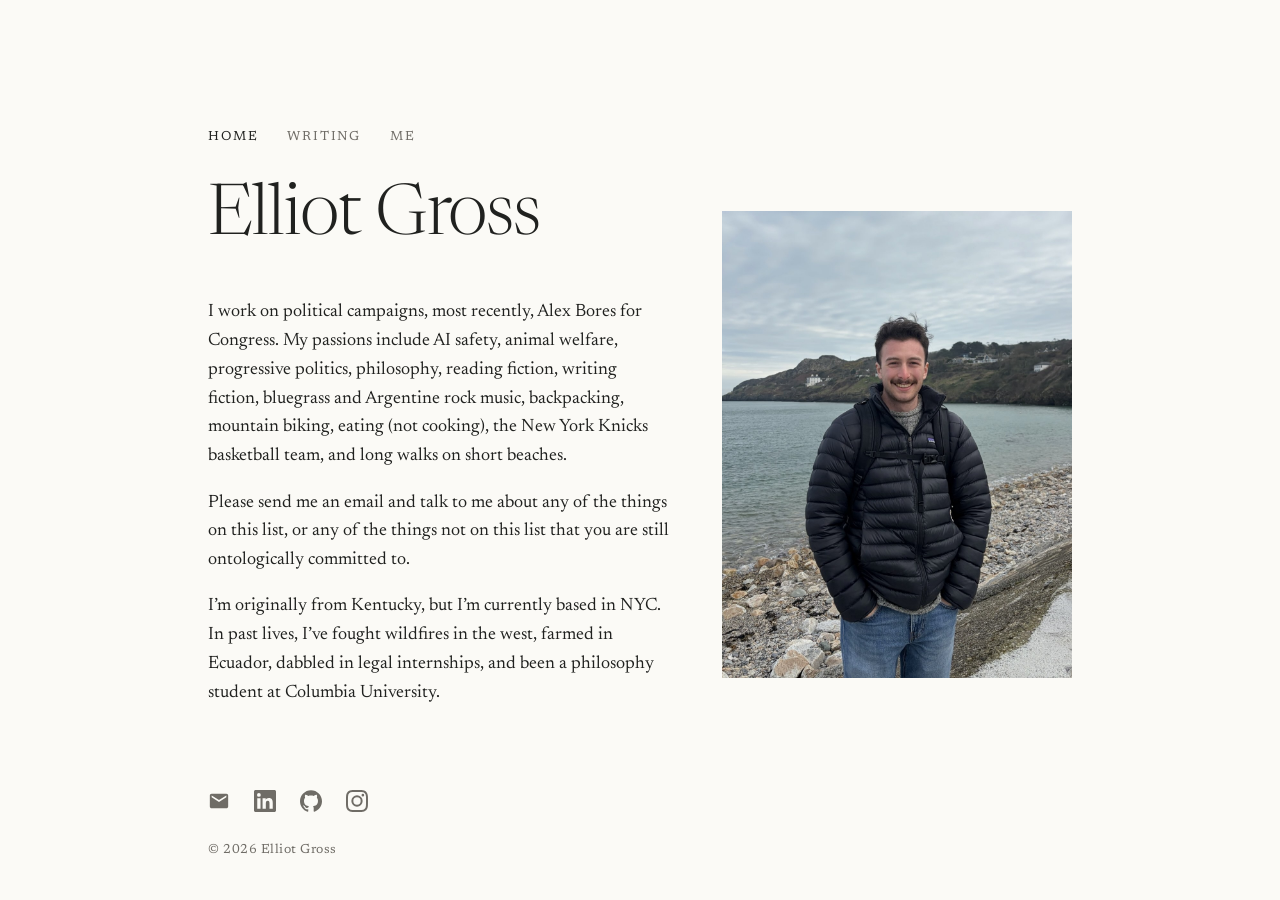
==== index.html @ 89c2a8aa "Add top nav (Home/Writing/Me) and social icons - New top nav across home, writing, and a new placeho" ====
<!DOCTYPE html>
<html lang="en">
<head>
  <meta charset="utf-8">
  <meta name="viewport" content="width=device-width, initial-scale=1">

  <!-- EDIT: page title shows in the browser tab and search results -->
  <title>Elliot Gross</title>

  <!-- EDIT: one-sentence description for search engines / link previews -->
  <meta name="description" content="Elliot Gross — campaigns, writing, AI safety, and philosophy in NYC.">

  <link rel="preconnect" href="https://fonts.googleapis.com">
  <link rel="preconnect" href="https://fonts.gstatic.com" crossorigin>
  <link href="https://fonts.googleapis.com/css2?family=Newsreader:ital,opsz,wght@0,6..72,200..500;1,6..72,200..500&display=swap" rel="stylesheet">

  <style>
    :root {
      --paper:  #FBFAF6;
      --ink:    #20211F;
      --muted:  #6F6C66;
      --rule:   #E5E1D8;
      --accent: #3E5A6E;

      --measure: 34rem;
      --pad: clamp(1.5rem, 5vw, 3rem);
    }

    * { box-sizing: border-box; }

    html { -webkit-text-size-adjust: 100%; }

    body {
      margin: 0;
      background: var(--paper);
      color: var(--ink);
      font-family: "Newsreader", Georgia, "Times New Roman", serif;
      font-optical-sizing: auto;
      font-weight: 400;
      line-height: 1.6;
      font-size: 1.125rem;
      -webkit-font-smoothing: antialiased;
      text-rendering: optimizeLegibility;
    }

    .page {
      min-height: 100vh;
      min-height: 100svh;
      display: flex;
      flex-direction: column;
      max-width: calc(54rem + var(--pad) * 2);
      margin: 0 auto;
      padding: clamp(4rem, 14vh, 9rem) var(--pad) 2.5rem;
    }

    /* photo beside text on wider screens, stacked on phones */
    .content {
      display: flex;
      align-items: center;
      gap: clamp(1.8rem, 4vw, 3.2rem);
      margin-top: auto;
    }

    .portrait-col { flex: 0 0 auto; }

    .portrait {
      display: block;
      width: clamp(230px, 32vw, 350px);
      height: auto;
    }

    .text-col {
      flex: 1 1 0;
      min-width: 0;
      max-width: var(--measure);
    }

    /* quiet eyebrow above the name */
    .eyebrow {
      font-size: 0.82rem;
      font-weight: 400;
      letter-spacing: 0.18em;
      text-transform: uppercase;
      color: var(--muted);
      margin: 0 0 1.6rem;
    }

    .name {
      font-size: clamp(2.7rem, 8vw, 4.4rem);
      font-weight: 300;
      line-height: 1.02;
      letter-spacing: -0.015em;
      margin: 0;
    }
    /* the one italic word is the page's signature note */
    .name em {
      font-style: italic;
      font-weight: 300;
    }

    .tagline {
      font-size: clamp(1.2rem, 3.5vw, 1.5rem);
      font-weight: 300;
      color: var(--muted);
      line-height: 1.35;
      margin: 1.4rem 0 0;
      max-width: 28rem;
    }

    .bio {
      margin: 2.8rem 0 0;
    }
    .bio p { margin: 0 0 1.1rem; }
    .bio p:last-child { margin-bottom: 0; }

    /* top nav */
    .nav {
      display: flex;
      gap: 1.8rem;
      font-size: 0.82rem;
      letter-spacing: 0.14em;
      text-transform: uppercase;
    }
    .nav a { color: var(--muted); text-decoration: none; }
    .nav a:hover { color: var(--accent); }
    .nav a[aria-current="page"] { color: var(--ink); }
    .nav a:focus-visible {
      outline: 2px solid var(--accent);
      outline-offset: 3px;
      border-radius: 1px;
    }

    /* social icons */
    .social {
      display: flex;
      gap: 1.5rem;
      margin: 0 0 1rem;
      padding: 0;
      list-style: none;
    }
    .social a {
      color: var(--muted);
      display: inline-flex;
      transition: color 0.2s ease;
    }
    .social a:hover { color: var(--accent); }
    .social a:focus-visible {
      outline: 2px solid var(--accent);
      outline-offset: 4px;
      border-radius: 3px;
    }
    .social svg { width: 22px; height: 22px; display: block; fill: currentColor; }

    footer {
      margin-top: auto;
      padding-top: 3rem;
    }
    .copyright {
      margin: 0;
      font-size: 0.82rem;
      letter-spacing: 0.04em;
      color: var(--muted);
    }

    /* stack on narrow screens */
    @media (max-width: 620px) {
      .content { flex-direction: column; align-items: stretch; margin-top: 0; }
      .portrait { width: clamp(200px, 60vw, 280px); margin-bottom: 0.6rem; }
    }

    /* gentle entrance */
    .reveal {
      opacity: 0;
      transform: translateY(0.6rem);
      animation: rise 0.7s cubic-bezier(0.2, 0.65, 0.3, 1) forwards;
    }
    .portrait.reveal { animation-delay: 0.05s; }
    .text-col .reveal:nth-child(1) { animation-delay: 0.14s; }
    .text-col .reveal:nth-child(2) { animation-delay: 0.23s; }
    .text-col .reveal:nth-child(3) { animation-delay: 0.32s; }
    .text-col .reveal:nth-child(4) { animation-delay: 0.41s; }
    .text-col .reveal:nth-child(5) { animation-delay: 0.50s; }

    @keyframes rise {
      to { opacity: 1; transform: none; }
    }

    @media (prefers-reduced-motion: reduce) {
      .reveal { animation: none; opacity: 1; transform: none; }
      .links a::after { transition: none; }
    }
  </style>
</head>
<body>
  <main class="page">

    <nav class="nav reveal">
      <a href="index.html" aria-current="page">Home</a>
      <a href="writing.html">Writing</a>
      <a href="me.html">Me</a>
    </nav>

    <div class="content">

      <div class="text-col">
        <!-- EDIT: your name -->
        <h1 class="name reveal">Elliot Gross</h1>

        <!-- EDIT: your bio -->
        <div class="bio reveal">
          <p>I work on political campaigns, most recently, Alex Bores for Congress. My passions include AI safety, animal welfare, progressive politics, philosophy, reading fiction, writing fiction, bluegrass and Argentine rock music, backpacking, mountain biking, eating (not cooking), the New York Knicks basketball team, and long walks on short beaches.</p>
          <p>Please send me an email and talk to me about any of the things on this list, or any of the things not on this list that you are still ontologically committed to.</p>
          <p>I&rsquo;m originally from Kentucky, but I&rsquo;m currently based in NYC. In past lives, I&rsquo;ve fought wildfires in the west, farmed in Ecuador, dabbled in legal internships, and been a philosophy student at Columbia University.</p>
        </div>

      </div>

      <div class="portrait-col">
        <!-- EDIT: swap portrait.jpg for any other image; update the alt text to describe it -->
        <img class="portrait reveal" src="portrait.jpg" alt="Elliot Gross standing on a rocky coastline" width="768" height="1024">
      </div>

    </div>

    <footer class="reveal">
      <ul class="social">
        <li><a href="mailto:eng2123@columbia.edu" aria-label="Email">
          <svg viewBox="0 0 24 24" aria-hidden="true"><path d="M20 4H4c-1.1 0-1.99.9-1.99 2L2 18c0 1.1.9 2 2 2h16c1.1 0 2-.9 2-2V6c0-1.1-.9-2-2-2zm0 4l-8 5-8-5V6l8 5 8-5v2z"/></svg>
        </a></li>
        <li><a href="https://www.linkedin.com/in/elliot-gross/" target="_blank" rel="noopener" aria-label="LinkedIn">
          <svg viewBox="0 0 24 24" aria-hidden="true"><path d="M20.447 20.452h-3.554v-5.569c0-1.328-.027-3.037-1.852-3.037-1.853 0-2.136 1.445-2.136 2.939v5.667H9.351V9h3.414v1.561h.046c.477-.9 1.637-1.85 3.37-1.85 3.601 0 4.267 2.37 4.267 5.455v6.286zM5.337 7.433a2.062 2.062 0 01-2.063-2.065 2.064 2.064 0 112.063 2.065zm1.782 13.019H3.555V9h3.564v11.452zM22.225 0H1.771C.792 0 0 .774 0 1.729v20.542C0 23.227.792 24 1.771 24h20.451C23.2 24 24 23.227 24 22.271V1.729C24 .774 23.2 0 22.225 0z"/></svg>
        </a></li>
        <li><a href="https://github.com/ewot325" target="_blank" rel="noopener" aria-label="GitHub">
          <svg viewBox="0 0 24 24" aria-hidden="true"><path d="M12 .297c-6.63 0-12 5.373-12 12 0 5.303 3.438 9.8 8.205 11.385.6.113.82-.258.82-.577 0-.285-.01-1.04-.015-2.04-3.338.724-4.042-1.61-4.042-1.61C4.422 18.07 3.633 17.7 3.633 17.7c-1.087-.744.084-.729.084-.729 1.205.084 1.838 1.236 1.838 1.236 1.07 1.835 2.809 1.305 3.495.998.108-.776.417-1.305.76-1.605-2.665-.3-5.466-1.332-5.466-5.93 0-1.31.465-2.38 1.235-3.22-.135-.303-.54-1.523.105-3.176 0 0 1.005-.322 3.3 1.23.96-.267 1.98-.399 3-.405 1.02.006 2.04.138 3 .405 2.28-1.552 3.285-1.23 3.285-1.23.645 1.653.24 2.873.12 3.176.765.84 1.23 1.91 1.23 3.22 0 4.61-2.805 5.625-5.475 5.92.42.36.81 1.096.81 2.22 0 1.606-.015 2.896-.015 3.286 0 .315.21.69.825.57C20.565 22.092 24 17.592 24 12.297c0-6.627-5.373-12-12-12"/></svg>
        </a></li>
        <li><a href="https://www.instagram.com/elliot.gross/" target="_blank" rel="noopener" aria-label="Instagram">
          <svg viewBox="0 0 24 24" aria-hidden="true"><path d="M12 2.163c3.204 0 3.584.012 4.85.07 3.252.148 4.771 1.691 4.919 4.919.058 1.265.069 1.645.069 4.849 0 3.205-.012 3.584-.069 4.849-.149 3.225-1.664 4.771-4.919 4.919-1.266.058-1.644.07-4.85.07-3.204 0-3.584-.012-4.849-.07-3.26-.149-4.771-1.699-4.919-4.92-.058-1.265-.07-1.644-.07-4.849 0-3.204.013-3.583.07-4.849.149-3.227 1.664-4.771 4.919-4.919 1.266-.057 1.645-.069 4.849-.069zm0-2.163C8.741 0 8.333.014 7.053.072 2.695.272.273 2.69.073 7.052.014 8.333 0 8.741 0 12c0 3.259.014 3.668.072 4.948.2 4.358 2.618 6.78 6.98 6.98C8.333 23.986 8.741 24 12 24c3.259 0 3.668-.014 4.948-.072 4.354-.2 6.782-2.618 6.979-6.98.059-1.28.073-1.689.073-4.948 0-3.259-.014-3.667-.072-4.947-.196-4.354-2.617-6.78-6.979-6.98C15.668.014 15.259 0 12 0zm0 5.838a6.162 6.162 0 100 12.324 6.162 6.162 0 000-12.324zM12 16a4 4 0 110-8 4 4 0 010 8zm6.406-11.845a1.44 1.44 0 100 2.881 1.44 1.44 0 000-2.881z"/></svg>
        </a></li>
      </ul>
      <p class="copyright">&copy; <span id="year"></span> Elliot Gross</p>
    </footer>

  </main>

  <script>
    // auto-updates the footer year so you never have to touch it
    document.getElementById("year").textContent = new Date().getFullYear();
  </script>
</body>
</html>
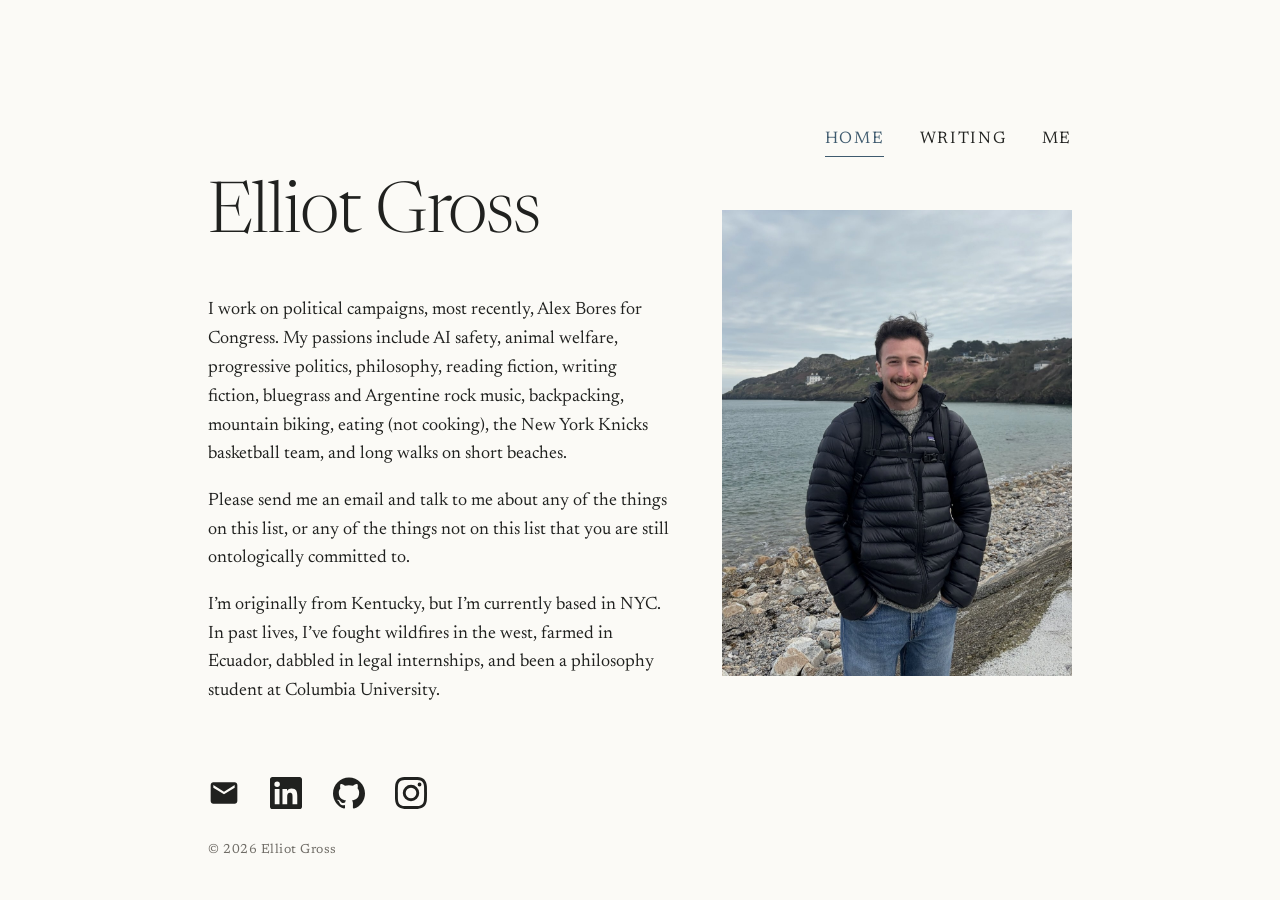
==== commit 75fe110e: "Make nav top-right and larger; enlarge social icons Co-Authored-By: Claude Opus 4.8 <noreply@anthrop" ====
--- a/index.html
+++ b/index.html
@@ -113,17 +113,27 @@
     .bio p { margin: 0 0 1.1rem; }
     .bio p:last-child { margin-bottom: 0; }
 
-    /* top nav */
+    /* top nav — top right */
     .nav {
       display: flex;
-      gap: 1.8rem;
-      font-size: 0.82rem;
-      letter-spacing: 0.14em;
+      justify-content: flex-end;
+      gap: 2.2rem;
+      font-size: 1.05rem;
+      letter-spacing: 0.1em;
       text-transform: uppercase;
     }
-    .nav a { color: var(--muted); text-decoration: none; }
+    .nav a {
+      color: var(--ink);
+      text-decoration: none;
+      padding-bottom: 3px;
+      border-bottom: 1px solid transparent;
+      transition: color 0.2s ease, border-color 0.2s ease;
+    }
     .nav a:hover { color: var(--accent); }
-    .nav a[aria-current="page"] { color: var(--ink); }
+    .nav a[aria-current="page"] {
+      color: var(--accent);
+      border-bottom-color: var(--accent);
+    }
     .nav a:focus-visible {
       outline: 2px solid var(--accent);
       outline-offset: 3px;
@@ -133,23 +143,23 @@
     /* social icons */
     .social {
       display: flex;
-      gap: 1.5rem;
-      margin: 0 0 1rem;
+      gap: 1.9rem;
+      margin: 0 0 1.2rem;
       padding: 0;
       list-style: none;
     }
     .social a {
-      color: var(--muted);
+      color: var(--ink);
       display: inline-flex;
-      transition: color 0.2s ease;
-    }
-    .social a:hover { color: var(--accent); }
+      transition: color 0.2s ease, transform 0.2s ease;
+    }
+    .social a:hover { color: var(--accent); transform: translateY(-2px); }
     .social a:focus-visible {
       outline: 2px solid var(--accent);
       outline-offset: 4px;
       border-radius: 3px;
     }
-    .social svg { width: 22px; height: 22px; display: block; fill: currentColor; }
+    .social svg { width: 32px; height: 32px; display: block; fill: currentColor; }
 
     footer {
       margin-top: auto;
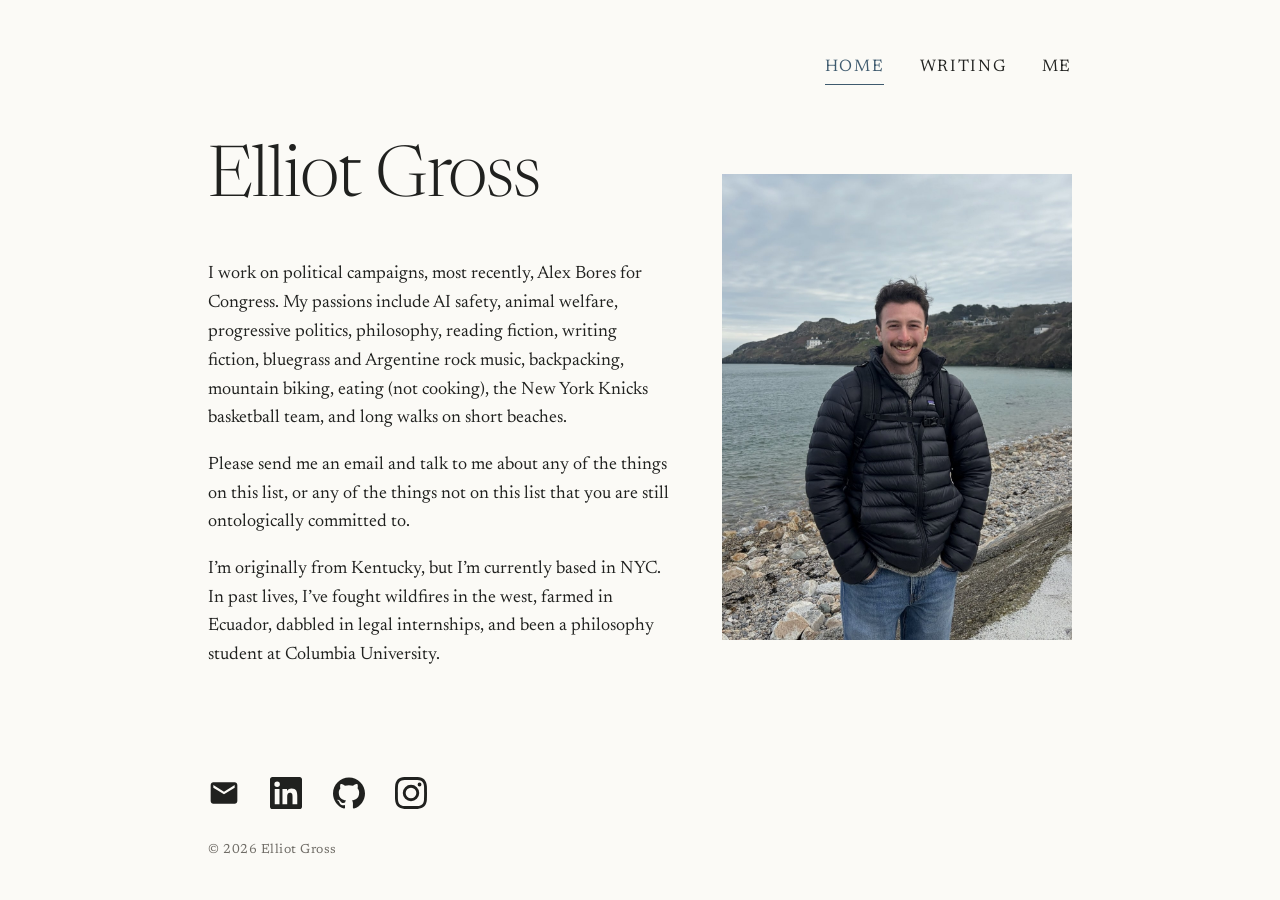
==== commit 07c835e3: "Reduce top padding so content sits higher Co-Authored-By: Claude Opus 4.8 <noreply@anthropic.com>" ====
--- a/index.html
+++ b/index.html
@@ -50,7 +50,7 @@
       flex-direction: column;
       max-width: calc(54rem + var(--pad) * 2);
       margin: 0 auto;
-      padding: clamp(4rem, 14vh, 9rem) var(--pad) 2.5rem;
+      padding: clamp(2rem, 6vh, 4rem) var(--pad) 2.5rem;
     }
 
     /* photo beside text on wider screens, stacked on phones */
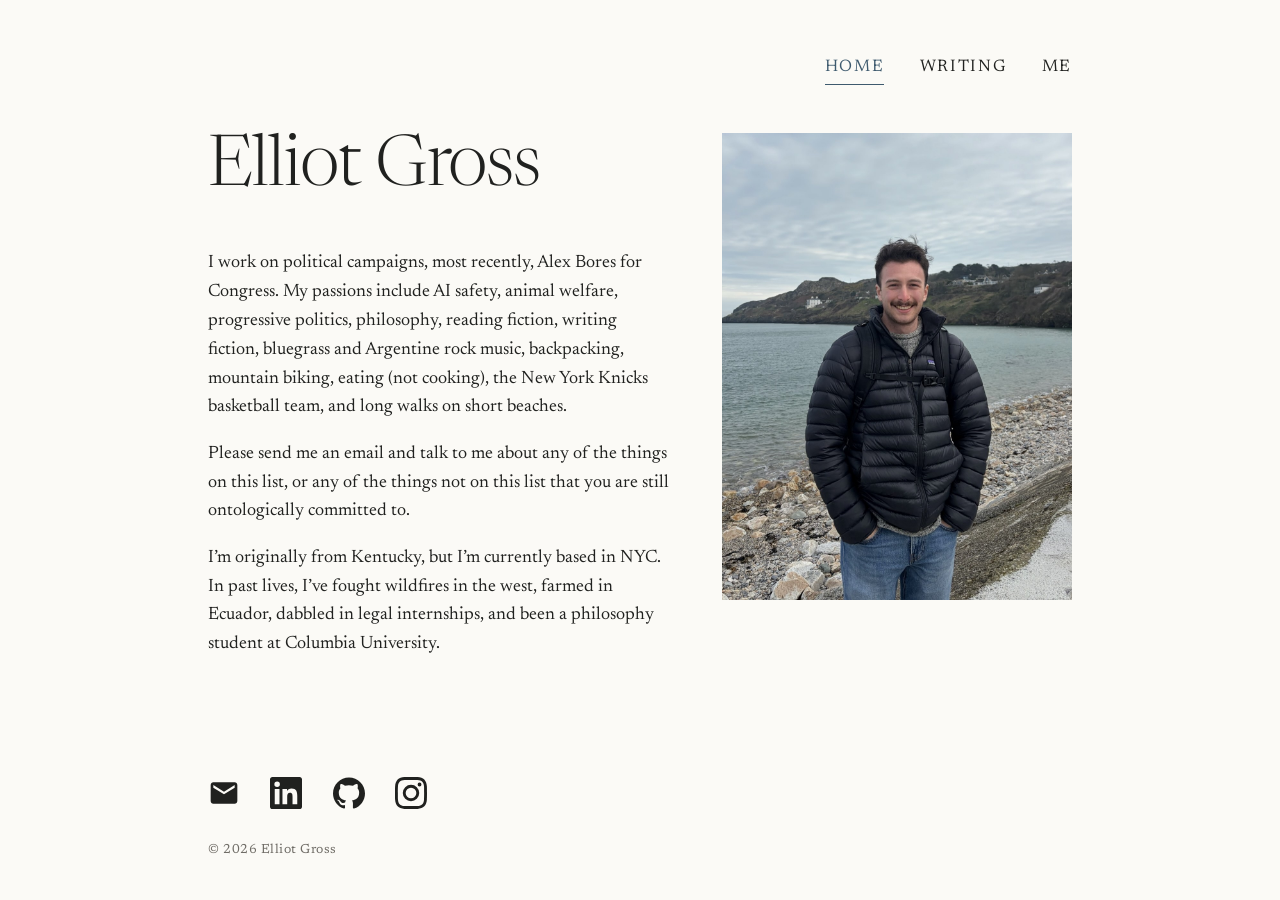
==== commit c1e41f15: "Align home page and unify nav placement across pages - Top-align the home text/portrait columns; sto" ====
--- a/index.html
+++ b/index.html
@@ -56,9 +56,8 @@
     /* photo beside text on wider screens, stacked on phones */
     .content {
       display: flex;
-      align-items: center;
+      align-items: flex-start;
       gap: clamp(1.8rem, 4vw, 3.2rem);
-      margin-top: auto;
     }
 
     .portrait-col { flex: 0 0 auto; }
@@ -118,6 +117,7 @@
       display: flex;
       justify-content: flex-end;
       gap: 2.2rem;
+      margin: 0 0 3rem;
       font-size: 1.05rem;
       letter-spacing: 0.1em;
       text-transform: uppercase;
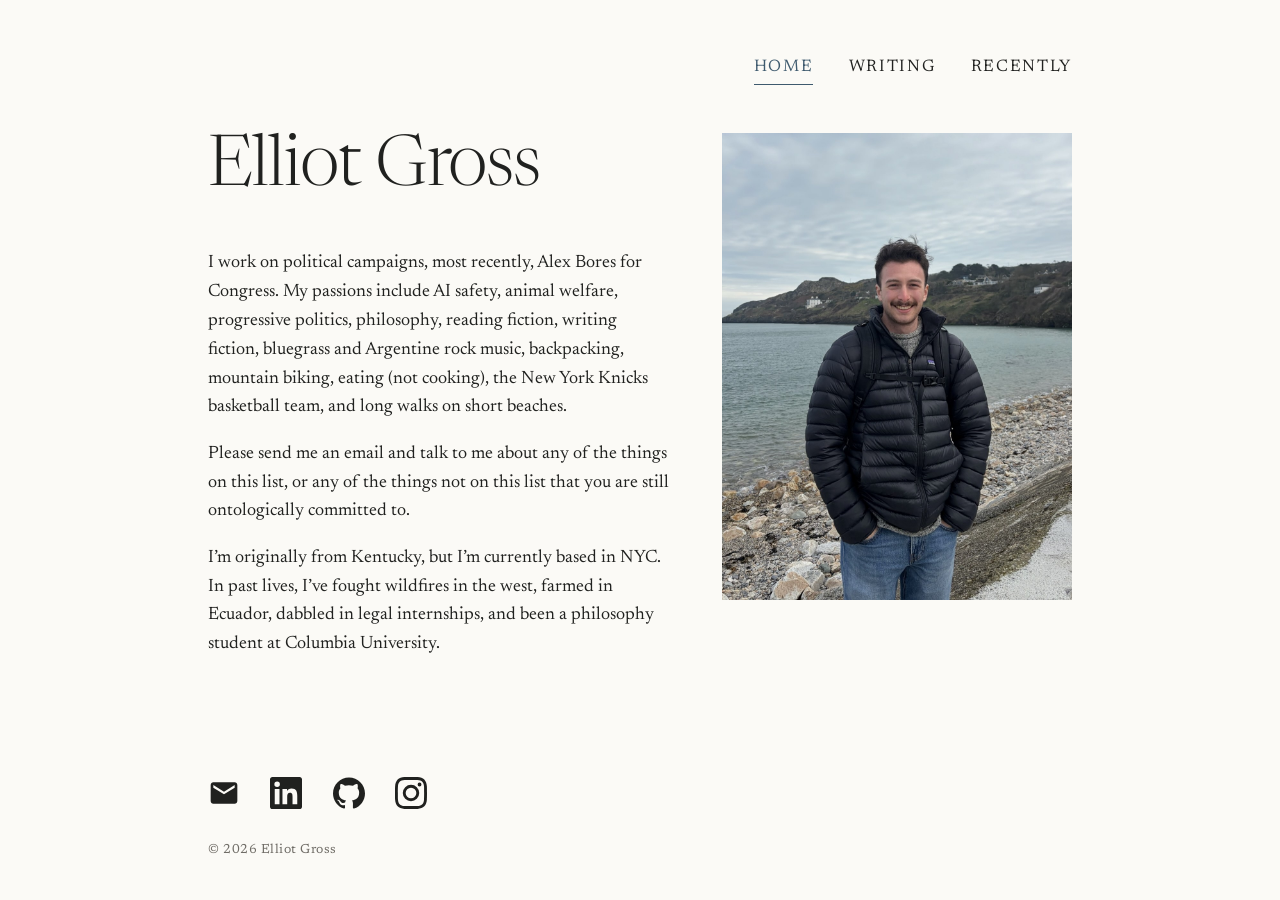
==== commit 6db12ad0: "Rename Me tab/page to Recently (me.html -> recently.html) Co-Authored-By: Claude Opus 4.8 <noreply@a" ====
--- a/index.html
+++ b/index.html
@@ -207,7 +207,7 @@
     <nav class="nav reveal">
       <a href="index.html" aria-current="page">Home</a>
       <a href="writing.html">Writing</a>
-      <a href="me.html">Me</a>
+      <a href="recently.html">Recently</a>
     </nav>
 
     <div class="content">
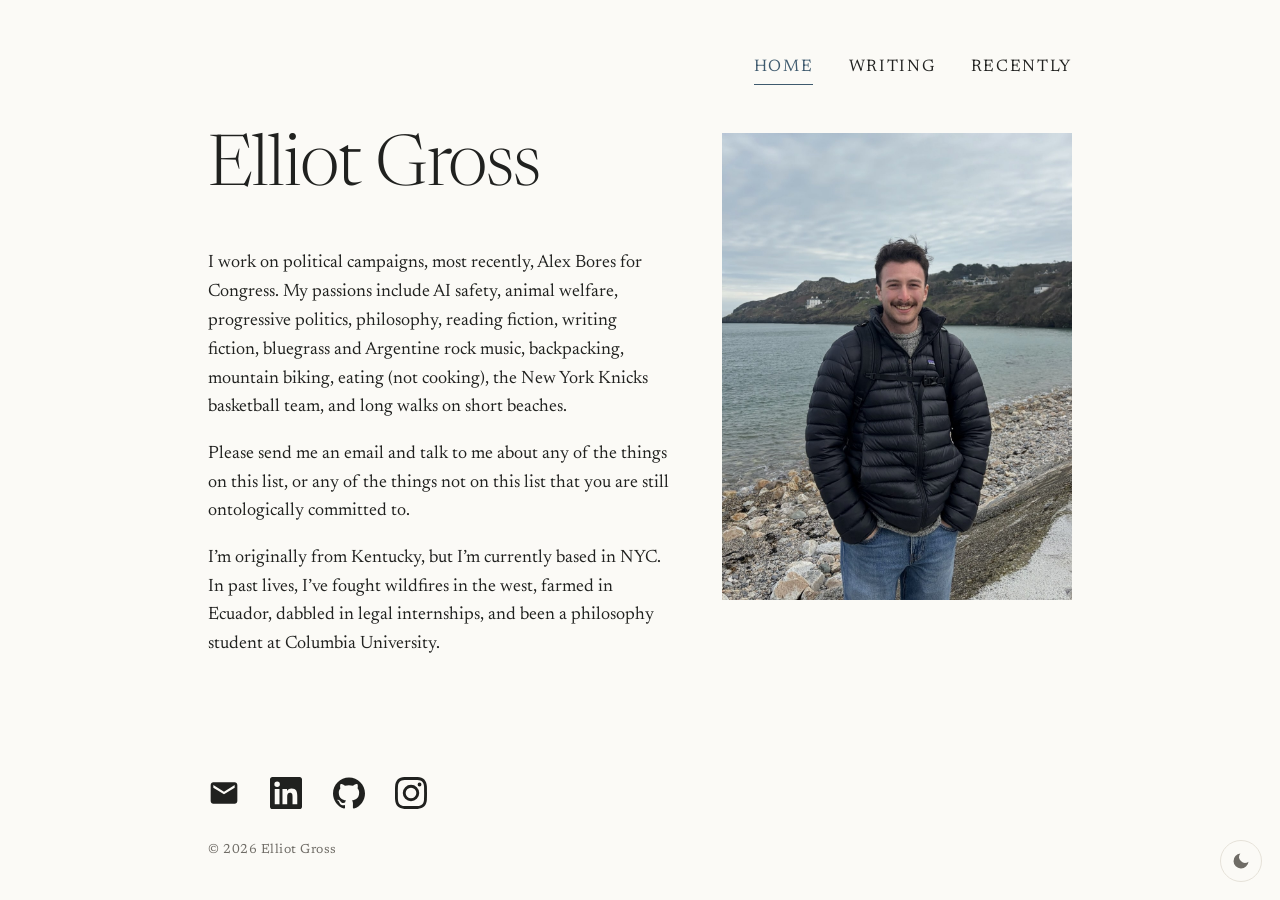
==== commit 25d68bc9: "Add hover footnotes, dark mode toggle, and scroll origami - Hover footnotes on the Yiddish paper (ci" ====
--- a/index.html
+++ b/index.html
@@ -200,6 +200,8 @@
       .links a::after { transition: none; }
     }
   </style>
+  <link rel="stylesheet" href="theme.css">
+  <script src="theme.js"></script>
 </head>
 <body>
   <main class="page">
--- a/theme.css
+++ b/theme.css
@@ -0,0 +1,35 @@
+/* Dark theme — warm variant of the paper palette. Applied when <html data-theme="dark">. */
+html[data-theme="dark"] {
+  --paper:  #1A1916;
+  --ink:    #E9E6DD;
+  --muted:  #9C978B;
+  --rule:   #34322C;
+  --accent: #8FB2CA;
+}
+
+/* gentle cross-fade when toggling (added by theme.js after first paint) */
+html.theme-ready body,
+html.theme-ready .theme-toggle { transition: background-color 0.3s ease, color 0.3s ease, border-color 0.3s ease; }
+
+/* floating light/dark toggle, injected on every page by theme.js */
+.theme-toggle {
+  position: fixed;
+  bottom: 1.1rem;
+  right: 1.1rem;
+  z-index: 80;
+  width: 42px;
+  height: 42px;
+  display: inline-flex;
+  align-items: center;
+  justify-content: center;
+  border: 1px solid var(--rule);
+  border-radius: 50%;
+  background: var(--paper);
+  color: var(--muted);
+  cursor: pointer;
+  -webkit-appearance: none;
+  appearance: none;
+}
+.theme-toggle:hover { color: var(--accent); border-color: var(--accent); }
+.theme-toggle:focus-visible { outline: 2px solid var(--accent); outline-offset: 3px; }
+.theme-toggle svg { width: 20px; height: 20px; display: block; fill: currentColor; }
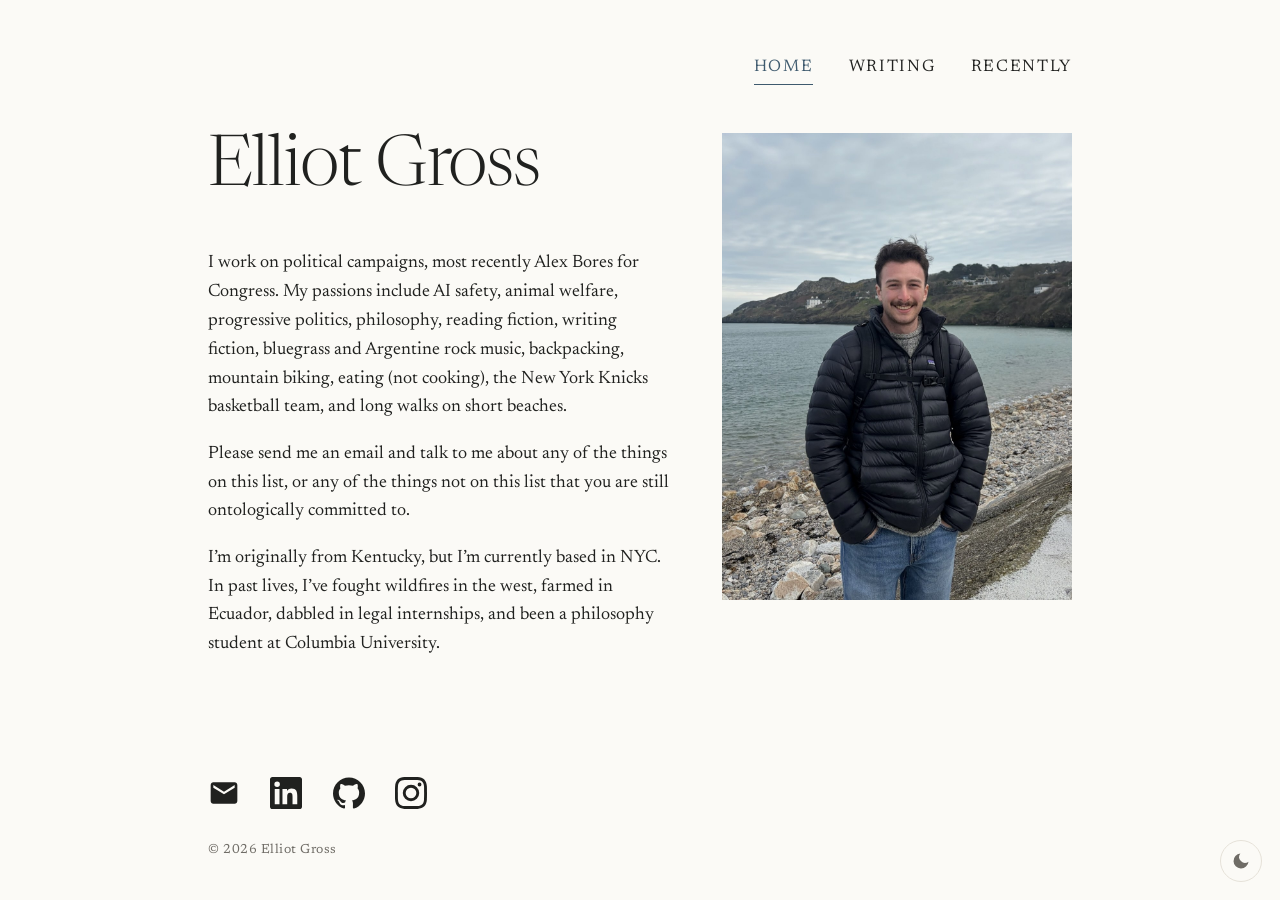
==== commit a54a0b69: "Fix typo in home bio (stray comma) Co-Authored-By: Claude Opus 4.8 <noreply@anthropic.com>" ====
--- a/index.html
+++ b/index.html
@@ -220,7 +220,7 @@
 
         <!-- EDIT: your bio -->
         <div class="bio reveal">
-          <p>I work on political campaigns, most recently, Alex Bores for Congress. My passions include AI safety, animal welfare, progressive politics, philosophy, reading fiction, writing fiction, bluegrass and Argentine rock music, backpacking, mountain biking, eating (not cooking), the New York Knicks basketball team, and long walks on short beaches.</p>
+          <p>I work on political campaigns, most recently Alex Bores for Congress. My passions include AI safety, animal welfare, progressive politics, philosophy, reading fiction, writing fiction, bluegrass and Argentine rock music, backpacking, mountain biking, eating (not cooking), the New York Knicks basketball team, and long walks on short beaches.</p>
           <p>Please send me an email and talk to me about any of the things on this list, or any of the things not on this list that you are still ontologically committed to.</p>
           <p>I&rsquo;m originally from Kentucky, but I&rsquo;m currently based in NYC. In past lives, I&rsquo;ve fought wildfires in the west, farmed in Ecuador, dabbled in legal internships, and been a philosophy student at Columbia University.</p>
         </div>
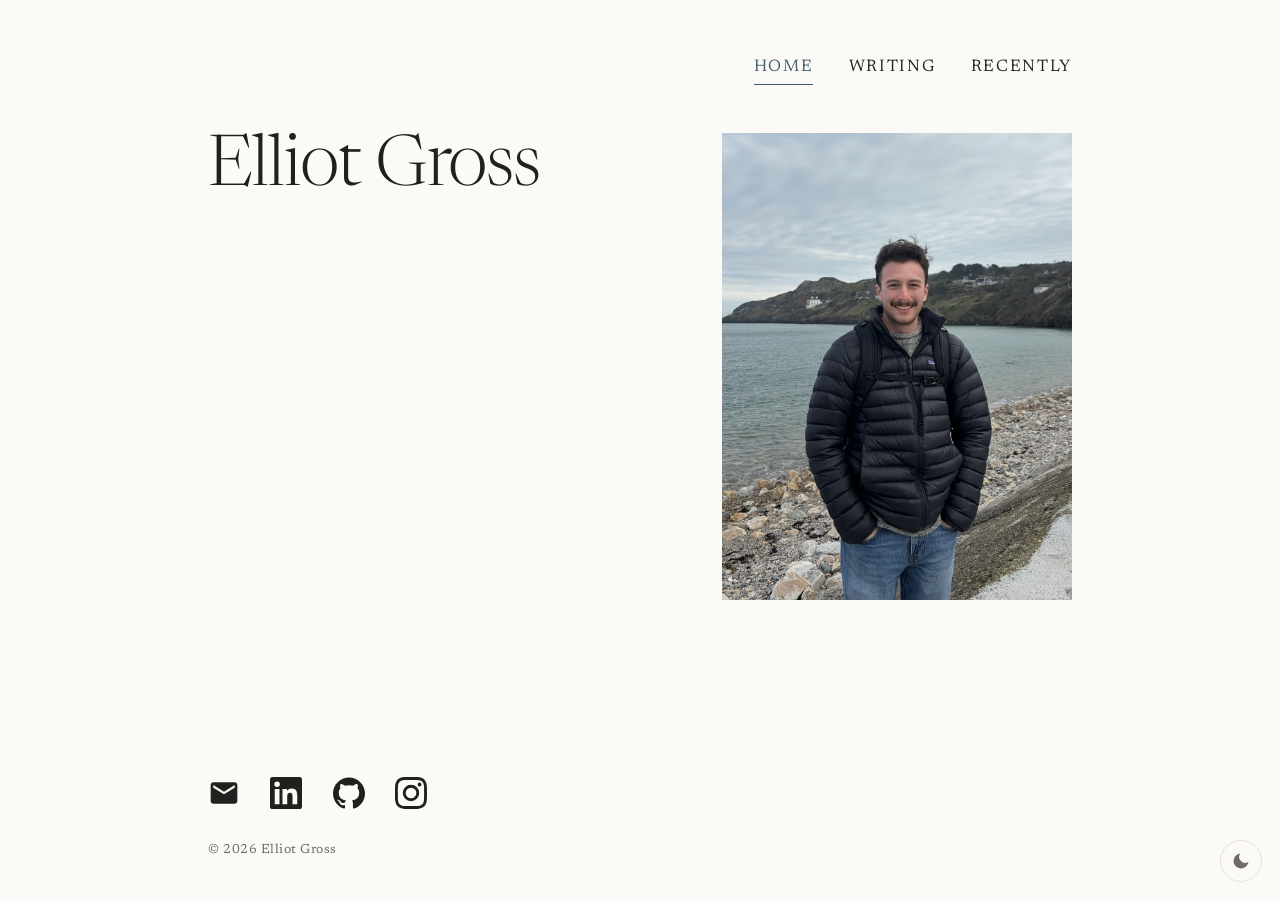
==== commit ccc9813d: "Remove bio section from index.html Removed the bio section from the index.html file." ====
--- a/index.html
+++ b/index.html
@@ -218,12 +218,6 @@
         <!-- EDIT: your name -->
         <h1 class="name reveal">Elliot Gross</h1>
 
-        <!-- EDIT: your bio -->
-        <div class="bio reveal">
-          <p>I work on political campaigns, most recently Alex Bores for Congress. My passions include AI safety, animal welfare, progressive politics, philosophy, reading fiction, writing fiction, bluegrass and Argentine rock music, backpacking, mountain biking, eating (not cooking), the New York Knicks basketball team, and long walks on short beaches.</p>
-          <p>Please send me an email and talk to me about any of the things on this list, or any of the things not on this list that you are still ontologically committed to.</p>
-          <p>I&rsquo;m originally from Kentucky, but I&rsquo;m currently based in NYC. In past lives, I&rsquo;ve fought wildfires in the west, farmed in Ecuador, dabbled in legal internships, and been a philosophy student at Columbia University.</p>
-        </div>
 
       </div>
 
@@ -259,4 +253,4 @@
     document.getElementById("year").textContent = new Date().getFullYear();
   </script>
 </body>
-</html>+</html>
